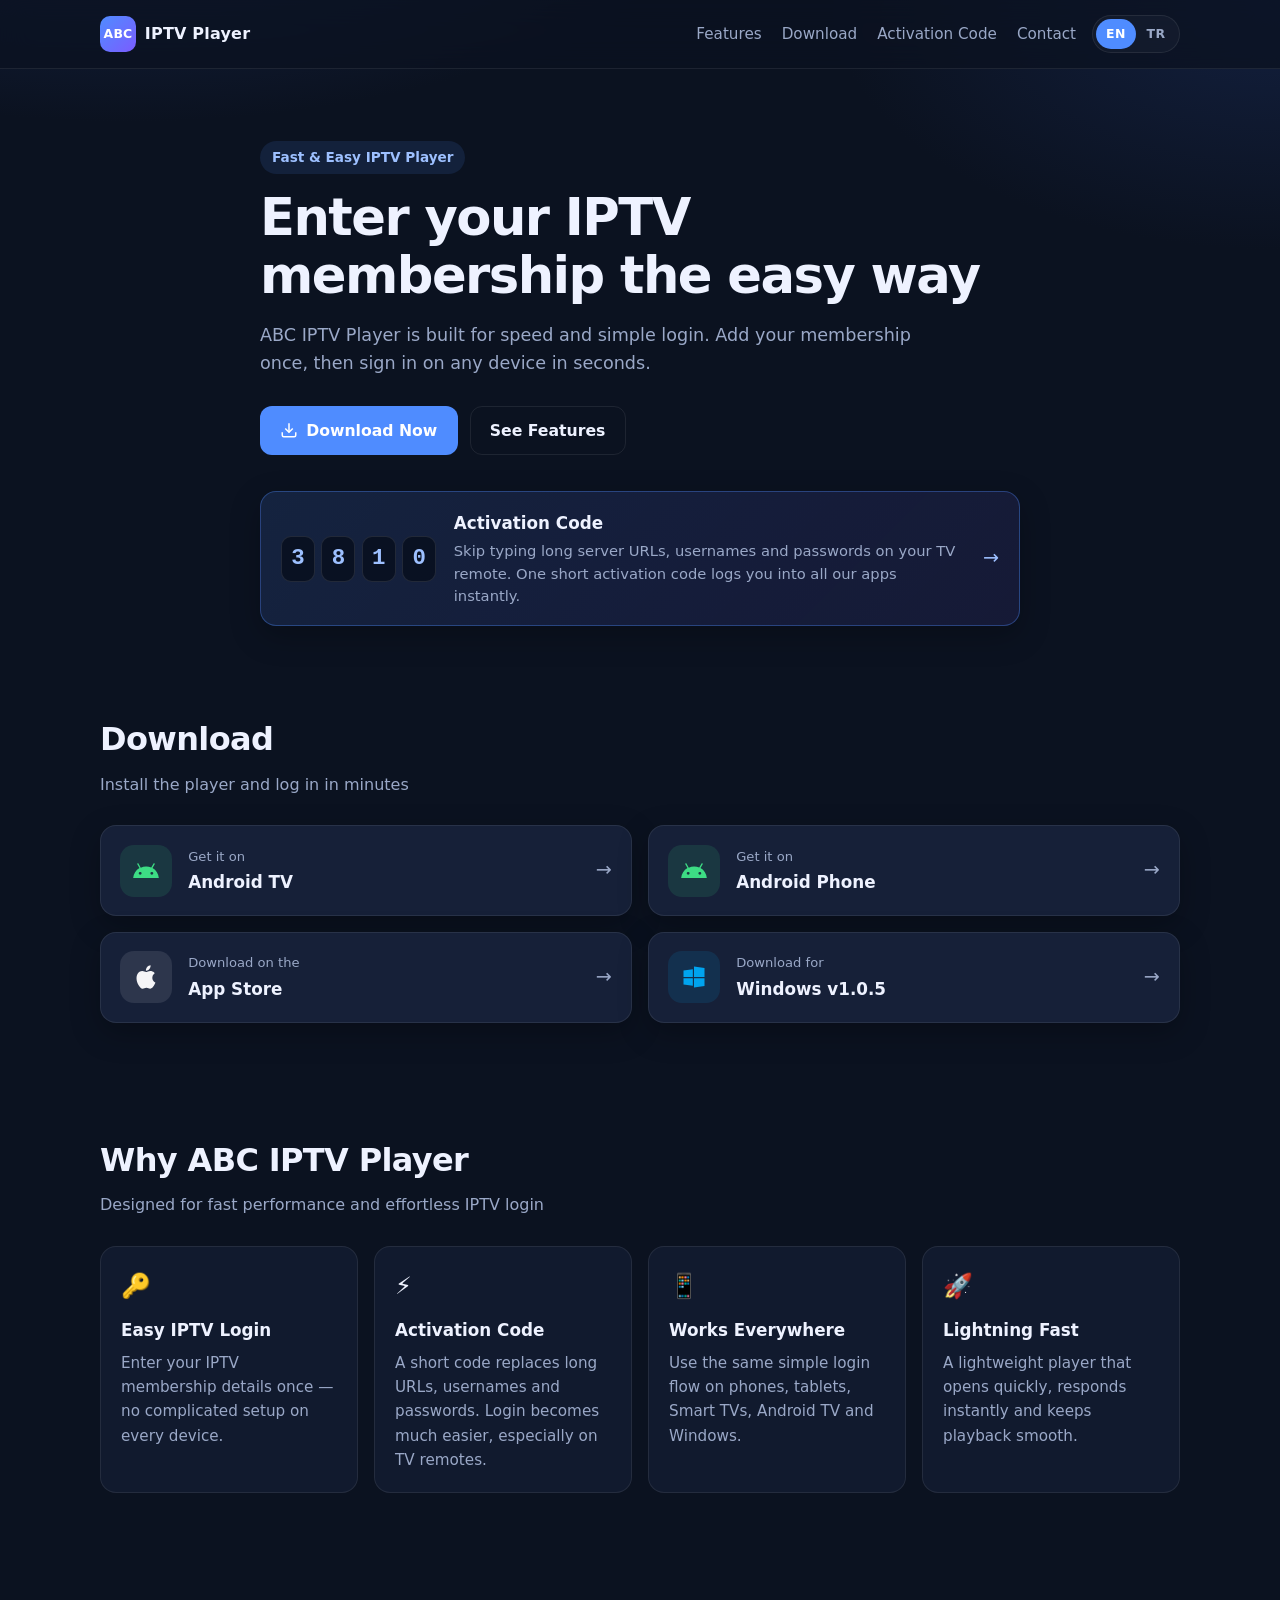
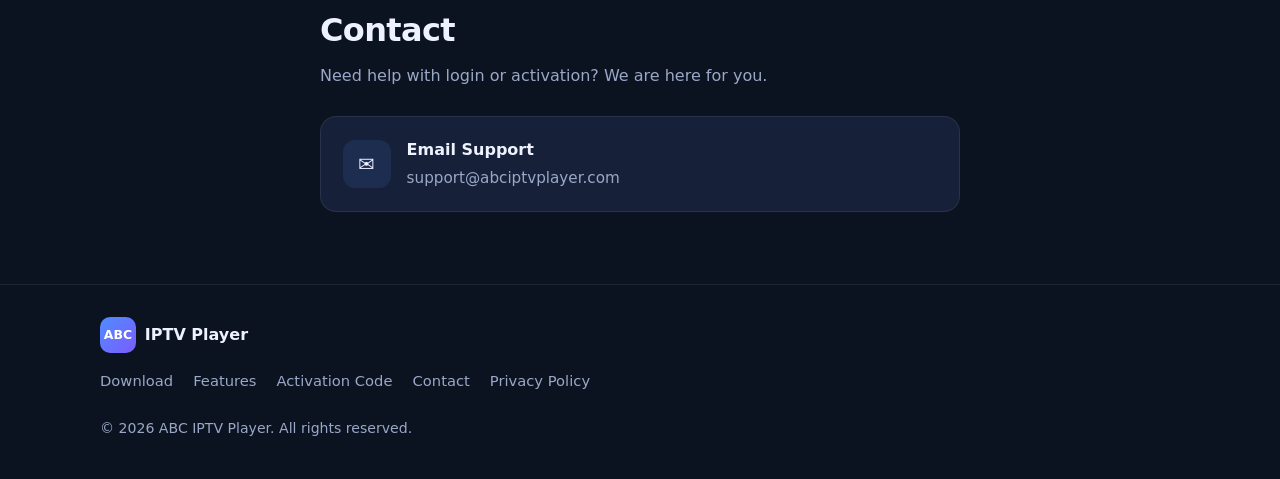
==== index.html @ d79f9ca7 "Add files via upload" ====
<!DOCTYPE html>
<html lang="en">
<head>
  <!-- Google tag (gtag.js) -->
  <script async src="https://www.googletagmanager.com/gtag/js?id=G-W8WL1511GT"></script>
  <script>
    window.dataLayer = window.dataLayer || [];
    function gtag(){dataLayer.push(arguments);}
    gtag('js', new Date());
    gtag('config', 'G-W8WL1511GT');
  </script>

  <meta charset="UTF-8">
  <meta name="viewport" content="width=device-width, initial-scale=1.0">
  <title>ABC IPTV Player - Easy IPTV Login</title>
  <meta name="description" content="ABC IPTV Player makes IPTV membership login simple and fast. Use an activation code — no long URL, username or password typing on your TV.">
  <meta name="keywords" content="ABC IPTV Player, IPTV player, IPTV login, activation code, Android IPTV, iOS IPTV, Windows IPTV">
  <meta name="robots" content="index, follow">
  <meta name="author" content="ABC IPTV Player">
  <link rel="canonical" href="https://abciptvplayer.com/">
  <link rel="alternate" hreflang="en" href="https://abciptvplayer.com/">
  <link rel="alternate" hreflang="tr" href="https://abciptvplayer.com/">
  <link rel="alternate" hreflang="x-default" href="https://abciptvplayer.com/">

  <!-- Open Graph -->
  <meta property="og:type" content="website">
  <meta property="og:url" content="https://abciptvplayer.com/">
  <meta property="og:title" content="ABC IPTV Player - Easy IPTV Login">
  <meta property="og:description" content="Log into your IPTV membership fast and easily. Activation codes remove long URL, username and password typing.">
  <meta property="og:site_name" content="ABC IPTV Player">
  <meta property="og:locale" content="en_US">
  <meta property="og:locale:alternate" content="tr_TR">

  <!-- Twitter -->
  <meta name="twitter:card" content="summary_large_image">
  <meta name="twitter:title" content="ABC IPTV Player - Easy IPTV Login">
  <meta name="twitter:description" content="A fast IPTV player with activation-code login. Enter your membership the easy way.">

  <link rel="icon" href="favicon.svg" type="image/svg+xml">
  <link rel="stylesheet" href="styles.css">

  <!-- JSON-LD Structured Data -->
  <script type="application/ld+json">
  {
    "@context": "https://schema.org",
    "@type": "SoftwareApplication",
    "name": "ABC IPTV Player",
    "operatingSystem": "Android, iOS, Windows",
    "applicationCategory": "MultimediaApplication",
    "offers": {
      "@type": "Offer",
      "price": "0",
      "priceCurrency": "USD"
    },
    "description": "A fast IPTV player that makes membership login easy with activation codes.",
    "url": "https://abciptvplayer.com/",
    "publisher": {
      "@type": "Organization",
      "name": "ABC IPTV Player",
      "email": "support@abciptvplayer.com",
      "url": "https://abciptvplayer.com/"
    },
    "inLanguage": ["en", "tr"]
  }
  </script>
</head>
<body data-i18n-title="meta.title" data-i18n-desc="meta.description">
  <header class="header">
    <div class="container header-inner">
      <a href="/" class="logo" aria-label="ABC IPTV Player Home">
        <span class="logo-mark">ABC</span>
        <span class="logo-text">IPTV Player</span>
      </a>
      <div class="header-actions">
        <nav class="nav" id="nav">
          <a href="#features" data-i18n="nav.features">Features</a>
          <a href="#download" data-i18n="nav.download">Download</a>
          <a href="https://activation.abciptvplayer.com/" data-i18n="nav.activation">Activation Code</a>
          <a href="#contact" data-i18n="nav.contact">Contact</a>
        </nav>
        <div class="lang-switch" role="group" aria-label="Language">
          <button type="button" class="lang-btn is-active" data-lang="en" aria-pressed="true">EN</button>
          <button type="button" class="lang-btn" data-lang="tr" aria-pressed="false">TR</button>
        </div>
        <button class="menu-btn" id="menuBtn" data-i18n-aria="nav.menu" aria-label="Open menu" aria-expanded="false">
          <span></span><span></span><span></span>
        </button>
      </div>
    </div>
  </header>

  <main>
    <section class="hero">
      <div class="container hero-inner">
        <div class="hero-copy">
          <p class="eyebrow" data-i18n="hero.eyebrow">Fast &amp; Easy IPTV Player</p>
          <h1 data-i18n="hero.title">Enter your IPTV membership the easy way</h1>
          <p class="lead" data-i18n="hero.lead">ABC IPTV Player is built for speed and simple login. Add your membership once, then sign in on any device in seconds.</p>
          <div class="hero-actions">
            <a href="#download" class="btn btn-primary">
              <svg width="18" height="18" viewBox="0 0 24 24" fill="none" stroke="currentColor" stroke-width="2" aria-hidden="true"><path d="M21 15v4a2 2 0 0 1-2 2H5a2 2 0 0 1-2-2v-4"/><polyline points="7 10 12 15 17 10"/><line x1="12" y1="15" x2="12" y2="3"/></svg>
              <span data-i18n="hero.download">Download Now</span>
            </a>
            <a href="#features" class="btn btn-ghost" data-i18n="hero.features">See Features</a>
          </div>

          <a href="https://activation.abciptvplayer.com/" class="activation-cta" id="activationCta">
            <div class="ac-code" aria-hidden="true">
              <span class="ac-digit">0</span>
              <span class="ac-digit">0</span>
              <span class="ac-digit">0</span>
              <span class="ac-digit">0</span>
            </div>
            <div class="ac-text">
              <strong data-i18n="hero.acTitle">Activation Code</strong>
              <span data-i18n="hero.acText">Skip typing long server URLs, usernames and passwords on your TV remote. One short activation code logs you into all our apps instantly.</span>
            </div>
            <span class="ac-arrow" aria-hidden="true">→</span>
          </a>
        </div>
      </div>
    </section>

    <section id="download" class="section download">
      <div class="container">
        <div class="section-head">
          <h2 data-i18n="download.title">Download</h2>
          <p data-i18n="download.sub">Install the player and log in in minutes</p>
        </div>
        <div class="download-grid">
          <a class="dl-card" href="https://play.google.com/store/apps/details?id=com.abc_iptv_player" target="_blank" rel="noopener noreferrer">
            <div class="dl-icon android" aria-hidden="true">
              <svg viewBox="0 0 24 24" width="28" height="28" fill="currentColor"><path d="M17.6 9.48l1.84-3.18c.16-.31.08-.69-.23-.85-.31-.16-.69-.08-.85.23l-1.87 3.24A11.4 11.4 0 0 0 12 8.1c-1.55 0-3.01.39-4.49 1.02L5.64 5.68c-.16-.31-.54-.39-.85-.23-.31.16-.39.54-.23.85L6.4 9.48C3.3 11.25 1.28 14.44 1 18h22c-.28-3.56-2.3-6.75-5.4-8.52zM7 15.25a1.25 1.25 0 1 1 0-2.5 1.25 1.25 0 0 1 0 2.5zm10 0a1.25 1.25 0 1 1 0-2.5 1.25 1.25 0 0 1 0 2.5z"/></svg>
            </div>
            <div class="dl-meta">
              <span data-i18n="dl.getItOn">Get it on</span>
              <strong data-i18n="dl.androidTv">Android TV</strong>
            </div>
            <span class="dl-arrow" aria-hidden="true">→</span>
          </a>

          <a class="dl-card" href="https://play.google.com/store/apps/details?id=com.abc_iptv_player_v2" target="_blank" rel="noopener noreferrer">
            <div class="dl-icon android" aria-hidden="true">
              <svg viewBox="0 0 24 24" width="28" height="28" fill="currentColor"><path d="M17.6 9.48l1.84-3.18c.16-.31.08-.69-.23-.85-.31-.16-.69-.08-.85.23l-1.87 3.24A11.4 11.4 0 0 0 12 8.1c-1.55 0-3.01.39-4.49 1.02L5.64 5.68c-.16-.31-.54-.39-.85-.23-.31.16-.39.54-.23.85L6.4 9.48C3.3 11.25 1.28 14.44 1 18h22c-.28-3.56-2.3-6.75-5.4-8.52zM7 15.25a1.25 1.25 0 1 1 0-2.5 1.25 1.25 0 0 1 0 2.5zm10 0a1.25 1.25 0 1 1 0-2.5 1.25 1.25 0 0 1 0 2.5z"/></svg>
            </div>
            <div class="dl-meta">
              <span data-i18n="dl.getItOn">Get it on</span>
              <strong data-i18n="dl.androidPhone">Android Phone</strong>
            </div>
            <span class="dl-arrow" aria-hidden="true">→</span>
          </a>

          <a class="dl-card" href="https://apps.apple.com/us/app/abc-iptv-player/id6450634064" target="_blank" rel="noopener noreferrer">
            <div class="dl-icon apple" aria-hidden="true">
              <svg viewBox="0 0 24 24" width="28" height="28" fill="currentColor"><path d="M18.71 19.5c-.83 1.24-1.71 2.45-3.05 2.47-1.34.03-1.77-.79-3.29-.79-1.53 0-2 .77-3.27.82-1.31.05-2.3-1.32-3.14-2.53C4.25 17 2.94 12.45 4.7 9.39c.87-1.52 2.43-2.48 4.12-2.51 1.28-.02 2.5.87 3.29.87.78 0 2.26-1.07 3.81-.91.65.03 2.47.26 3.64 1.98-.09.06-2.17 1.28-2.15 3.81.03 3.02 2.65 4.03 2.68 4.04-.03.07-.42 1.44-1.38 2.83M13 3.5c.73-.83 1.94-1.46 2.94-1.5.13 1.17-.34 2.35-1.04 3.19-.69.85-1.83 1.51-2.95 1.42-.15-1.15.41-2.35 1.05-3.11z"/></svg>
            </div>
            <div class="dl-meta">
              <span data-i18n="dl.downloadOn">Download on the</span>
              <strong data-i18n="dl.appStore">App Store</strong>
            </div>
            <span class="dl-arrow" aria-hidden="true">→</span>
          </a>

          <a class="dl-card" href="https://abciptvplayer.com/abcinstaller105.exe" download>
            <div class="dl-icon windows" aria-hidden="true">
              <svg viewBox="0 0 24 24" width="28" height="28" fill="currentColor"><path d="M3 12V6.5l8-1.1V12H3zm9 0h9V4.2L12 3v9zm-9 1h8v6.6l-8-1.1V13zm9 0h9v6.8L12 21v-8z"/></svg>
            </div>
            <div class="dl-meta">
              <span data-i18n="dl.downloadFor">Download for</span>
              <strong data-i18n="dl.windows">Windows v1.0.5</strong>
            </div>
            <span class="dl-arrow" aria-hidden="true">→</span>
          </a>
        </div>
      </div>
    </section>

    <section id="features" class="section features">
      <div class="container">
        <div class="section-head">
          <h2 data-i18n="features.title">Why ABC IPTV Player</h2>
          <p data-i18n="features.sub">Designed for fast performance and effortless IPTV login</p>
        </div>
        <div class="feature-grid">
          <article class="feature-card">
            <div class="feature-icon" aria-hidden="true">🔑</div>
            <h3 data-i18n="feat.live">Easy IPTV Login</h3>
            <p data-i18n="feat.liveText">Enter your IPTV membership details once — no complicated setup on every device.</p>
          </article>
          <article class="feature-card">
            <div class="feature-icon" aria-hidden="true">⚡</div>
            <h3 data-i18n="feat.movies">Activation Code</h3>
            <p data-i18n="feat.moviesText">A short code replaces long URLs, usernames and passwords. Login becomes much easier, especially on TV remotes.</p>
          </article>
          <article class="feature-card">
            <div class="feature-icon" aria-hidden="true">📱</div>
            <h3 data-i18n="feat.multi">Works Everywhere</h3>
            <p data-i18n="feat.multiText">Use the same simple login flow on phones, tablets, Smart TVs, Android TV and Windows.</p>
          </article>
          <article class="feature-card">
            <div class="feature-icon" aria-hidden="true">🚀</div>
            <h3 data-i18n="feat.fast">Lightning Fast</h3>
            <p data-i18n="feat.fastText">A lightweight player that opens quickly, responds instantly and keeps playback smooth.</p>
          </article>
        </div>
      </div>
    </section>

    <section id="contact" class="section contact">
      <div class="container contact-inner">
        <div class="section-head">
          <h2 data-i18n="contact.title">Contact</h2>
          <p data-i18n="contact.sub">Need help with login or activation? We are here for you.</p>
        </div>
        <a class="contact-card" href="mailto:support@abciptvplayer.com">
          <div class="contact-icon" aria-hidden="true">✉️</div>
          <div>
            <strong data-i18n="contact.email">Email Support</strong>
            <span>support@abciptvplayer.com</span>
          </div>
        </a>
      </div>
    </section>
  </main>

  <footer class="footer">
    <div class="container footer-inner">
      <div class="footer-brand">
        <span class="logo-mark">ABC</span>
        <span>IPTV Player</span>
      </div>
      <nav class="footer-nav">
        <a href="#download" data-i18n="nav.download">Download</a>
        <a href="#features" data-i18n="nav.features">Features</a>
        <a href="https://activation.abciptvplayer.com/" data-i18n="nav.activation">Activation Code</a>
        <a href="#contact" data-i18n="nav.contact">Contact</a>
        <a href="privacy.html" data-i18n="nav.privacy">Privacy Policy</a>
      </nav>
      <p class="copyright" data-i18n="footer.copy">&copy; 2026 ABC IPTV Player. All rights reserved.</p>
    </div>
  </footer>

  <script src="i18n.js"></script>
  <script src="script.js"></script>

  <!--Start of Tawk.to Script-->
  <script type="text/javascript">
  var Tawk_API=Tawk_API||{}, Tawk_LoadStart=new Date();
  (function(){
  var s1=document.createElement("script"),s0=document.getElementsByTagName("script")[0];
  s1.async=true;
  s1.src='https://embed.tawk.to/69734c2483e558197e0ea30a/1jfl62saf';
  s1.charset='UTF-8';
  s1.setAttribute('crossorigin','*');
  s0.parentNode.insertBefore(s1,s0);
  })();
  </script>
  <!--End of Tawk.to Script-->
</body>
</html>
---- styles.css ----
:root {
  --bg: #0b1220;
  --bg-soft: #111a2e;
  --card: #162038;
  --card-hover: #1c2944;
  --text: #eef2ff;
  --muted: #9aa8c7;
  --line: rgba(255, 255, 255, 0.08);
  --primary: #4f8cff;
  --primary-hover: #3b78ef;
  --android: #3ddc84;
  --apple: #f5f5f7;
  --windows: #00a4ef;
  --radius: 16px;
  --shadow: 0 10px 30px rgba(0, 0, 0, 0.25);
  --max: 1080px;
}

*,
*::before,
*::after {
  box-sizing: border-box;
}

html {
  scroll-behavior: smooth;
}

body {
  margin: 0;
  font-family: Inter, system-ui, -apple-system, BlinkMacSystemFont, "Segoe UI", Roboto, sans-serif;
  background: radial-gradient(1200px 600px at 10% -10%, #1a2b55 0%, transparent 55%),
              radial-gradient(900px 500px at 100% 0%, #13203f 0%, transparent 50%),
              var(--bg);
  color: var(--text);
  line-height: 1.6;
  min-height: 100vh;
}

img {
  max-width: 100%;
  display: block;
}

a {
  color: inherit;
  text-decoration: none;
}

.container {
  width: min(100% - 2rem, var(--max));
  margin-inline: auto;
}

/* Header */
.header {
  position: sticky;
  top: 0;
  z-index: 50;
  backdrop-filter: blur(14px);
  background: rgba(11, 18, 32, 0.75);
  border-bottom: 1px solid var(--line);
}

.header-inner {
  display: flex;
  align-items: center;
  justify-content: space-between;
  min-height: 68px;
  gap: 1rem;
}

.logo {
  display: inline-flex;
  align-items: center;
  gap: 0.55rem;
  font-weight: 700;
  letter-spacing: 0.2px;
}

.logo-mark {
  display: inline-grid;
  place-items: center;
  width: 36px;
  height: 36px;
  border-radius: 10px;
  background: linear-gradient(135deg, #4f8cff, #7b5cff);
  color: white;
  font-size: 0.78rem;
  font-weight: 800;
}

.logo-text {
  font-size: 1rem;
}

.header-actions {
  display: flex;
  align-items: center;
  gap: 1rem;
}

.nav {
  display: flex;
  gap: 1.25rem;
}

.nav a {
  color: var(--muted);
  font-size: 0.95rem;
  font-weight: 500;
  transition: color 0.2s ease;
}

.nav a:hover {
  color: var(--text);
}

.lang-switch {
  display: inline-flex;
  align-items: center;
  padding: 3px;
  border: 1px solid var(--line);
  border-radius: 999px;
  background: rgba(255, 255, 255, 0.03);
  flex-shrink: 0;
}

.lang-btn {
  appearance: none;
  border: 0;
  background: transparent;
  color: var(--muted);
  font: inherit;
  font-size: 0.78rem;
  font-weight: 700;
  letter-spacing: 0.04em;
  min-width: 40px;
  height: 30px;
  border-radius: 999px;
  cursor: pointer;
  transition: background 0.2s ease, color 0.2s ease;
}

.lang-btn:hover {
  color: var(--text);
}

.lang-btn.is-active {
  background: var(--primary);
  color: #fff;
}

.menu-btn {
  display: none;
  width: 42px;
  height: 42px;
  border: 1px solid var(--line);
  border-radius: 10px;
  background: transparent;
  padding: 0;
  cursor: pointer;
  align-items: center;
  justify-content: center;
  flex-direction: column;
  gap: 5px;
}

.menu-btn span {
  display: block;
  width: 18px;
  height: 2px;
  background: var(--text);
  border-radius: 2px;
}

/* Hero */
.hero {
  padding: 4.5rem 0 2rem;
}

.hero-inner {
  max-width: 760px;
}

.eyebrow {
  display: inline-block;
  margin: 0 0 0.85rem;
  padding: 0.35rem 0.75rem;
  border-radius: 999px;
  background: rgba(79, 140, 255, 0.12);
  color: #9dc0ff;
  font-size: 0.85rem;
  font-weight: 600;
}

.hero h1 {
  margin: 0 0 1rem;
  font-size: clamp(2rem, 5vw, 3.2rem);
  line-height: 1.15;
  letter-spacing: -0.03em;
}

.lead {
  margin: 0 0 1.75rem;
  color: var(--muted);
  font-size: 1.1rem;
  max-width: 42rem;
}

.hero-actions {
  display: flex;
  flex-wrap: wrap;
  gap: 0.75rem;
}

.btn {
  display: inline-flex;
  align-items: center;
  justify-content: center;
  gap: 0.5rem;
  min-height: 48px;
  padding: 0.7rem 1.2rem;
  border-radius: 12px;
  font-weight: 600;
  font-size: 0.98rem;
  border: 1px solid transparent;
  transition: transform 0.15s ease, background 0.2s ease, border-color 0.2s ease;
}

.btn:hover {
  transform: translateY(-1px);
}

.btn-primary {
  background: var(--primary);
  color: white;
}

.btn-primary:hover {
  background: var(--primary-hover);
}

.btn-ghost {
  background: transparent;
  border-color: var(--line);
  color: var(--text);
}

.btn-ghost:hover {
  background: rgba(255, 255, 255, 0.04);
}

/* Activation CTA */
.activation-cta {
  display: flex;
  align-items: center;
  gap: 1.1rem;
  margin-top: 2.25rem;
  padding: 1.15rem 1.25rem;
  background: linear-gradient(135deg, rgba(79, 140, 255, 0.14), rgba(123, 92, 255, 0.1));
  border: 1px solid rgba(79, 140, 255, 0.35);
  border-radius: var(--radius);
  box-shadow: var(--shadow);
  transition: transform 0.15s ease, border-color 0.2s ease, box-shadow 0.2s ease;
}

.activation-cta:hover {
  transform: translateY(-2px);
  border-color: rgba(123, 92, 255, 0.6);
  box-shadow: 0 14px 34px rgba(79, 140, 255, 0.22);
}

.ac-code {
  display: flex;
  gap: 0.4rem;
  flex-shrink: 0;
}

.ac-digit {
  width: 34px;
  height: 46px;
  display: grid;
  place-items: center;
  border-radius: 10px;
  background: rgba(6, 12, 26, 0.75);
  border: 1px solid rgba(255, 255, 255, 0.1);
  font-family: ui-monospace, SFMono-Regular, "SF Mono", Menlo, Consolas, monospace;
  font-size: 1.4rem;
  font-weight: 700;
  color: #9dc0ff;
  overflow: hidden;
}

.ac-digit.roll {
  animation: digitRoll 0.32s ease;
}

@keyframes digitRoll {
  0% {
    transform: translateY(-70%);
    opacity: 0;
    filter: blur(3px);
  }
  60% {
    filter: blur(0);
  }
  100% {
    transform: translateY(0);
    opacity: 1;
    filter: blur(0);
  }
}

.ac-text {
  display: flex;
  flex-direction: column;
  gap: 0.2rem;
  min-width: 0;
  flex: 1;
}

.ac-text strong {
  font-size: 1.05rem;
}

.ac-text span {
  color: var(--muted);
  font-size: 0.92rem;
  line-height: 1.5;
}

.ac-arrow {
  color: #9dc0ff;
  font-size: 1.2rem;
  transition: transform 0.2s ease;
}

.activation-cta:hover .ac-arrow {
  transform: translateX(4px);
}

@media (prefers-reduced-motion: reduce) {
  .ac-digit.roll {
    animation: none;
  }
}

/* Sections */
.section {
  padding: 3.5rem 0;
}

.section-head {
  margin-bottom: 1.75rem;
}

.section-head h2 {
  margin: 0 0 0.4rem;
  font-size: clamp(1.6rem, 3vw, 2rem);
  letter-spacing: -0.02em;
}

.section-head p {
  margin: 0;
  color: var(--muted);
}

/* Download */
.download-grid {
  display: grid;
  grid-template-columns: repeat(2, minmax(0, 1fr));
  gap: 1rem;
}

.dl-card {
  display: flex;
  align-items: center;
  gap: 1rem;
  padding: 1.15rem 1.2rem;
  background: var(--card);
  border: 1px solid var(--line);
  border-radius: var(--radius);
  box-shadow: var(--shadow);
  transition: background 0.2s ease, transform 0.15s ease, border-color 0.2s ease;
}

.dl-card:hover {
  background: var(--card-hover);
  transform: translateY(-2px);
  border-color: rgba(79, 140, 255, 0.35);
}

.dl-icon {
  width: 52px;
  height: 52px;
  border-radius: 14px;
  display: grid;
  place-items: center;
  flex-shrink: 0;
}

.dl-icon.android {
  background: rgba(61, 220, 132, 0.12);
  color: var(--android);
}

.dl-icon.apple {
  background: rgba(245, 245, 247, 0.1);
  color: var(--apple);
}

.dl-icon.windows {
  background: rgba(0, 164, 239, 0.12);
  color: var(--windows);
}

.dl-meta {
  display: flex;
  flex-direction: column;
  gap: 0.15rem;
  min-width: 0;
  flex: 1;
}

.dl-meta span {
  color: var(--muted);
  font-size: 0.82rem;
}

.dl-meta strong {
  font-size: 1.05rem;
  font-weight: 700;
}

.dl-arrow {
  color: var(--muted);
  font-size: 1.2rem;
  transition: transform 0.2s ease, color 0.2s ease;
}

.dl-card:hover .dl-arrow {
  color: var(--text);
  transform: translateX(3px);
}

/* Features */
.feature-grid {
  display: grid;
  grid-template-columns: repeat(4, minmax(0, 1fr));
  gap: 1rem;
}

.feature-card {
  background: var(--bg-soft);
  border: 1px solid var(--line);
  border-radius: var(--radius);
  padding: 1.25rem;
}

.feature-icon {
  font-size: 1.5rem;
  margin-bottom: 0.7rem;
}

.feature-card h3 {
  margin: 0 0 0.45rem;
  font-size: 1.05rem;
}

.feature-card p {
  margin: 0;
  color: var(--muted);
  font-size: 0.95rem;
}

/* Contact */
.contact-inner {
  max-width: 640px;
}

.contact-card {
  display: flex;
  align-items: center;
  gap: 1rem;
  padding: 1.25rem 1.35rem;
  background: var(--card);
  border: 1px solid var(--line);
  border-radius: var(--radius);
  transition: background 0.2s ease, border-color 0.2s ease;
}

.contact-card:hover {
  background: var(--card-hover);
  border-color: rgba(79, 140, 255, 0.35);
}

.contact-icon {
  width: 48px;
  height: 48px;
  border-radius: 12px;
  display: grid;
  place-items: center;
  background: rgba(79, 140, 255, 0.12);
  font-size: 1.25rem;
}

.contact-card strong {
  display: block;
  margin-bottom: 0.15rem;
}

.contact-card span {
  color: var(--muted);
  font-size: 0.95rem;
}

/* Footer */
.footer {
  border-top: 1px solid var(--line);
  padding: 2rem 0 2.5rem;
  margin-top: 1rem;
}

.footer-inner {
  display: grid;
  gap: 1rem;
}

.footer-brand {
  display: inline-flex;
  align-items: center;
  gap: 0.55rem;
  font-weight: 600;
}

.footer-nav {
  display: flex;
  flex-wrap: wrap;
  gap: 0.85rem 1.25rem;
}

.footer-nav a {
  color: var(--muted);
  font-size: 0.92rem;
}

.footer-nav a:hover {
  color: var(--text);
}

.copyright {
  margin: 0.5rem 0 0;
  color: var(--muted);
  font-size: 0.88rem;
}

/* Privacy page */
.page {
  padding: 3rem 0 4rem;
}

.page h1 {
  margin: 0 0 1rem;
  font-size: clamp(1.8rem, 4vw, 2.4rem);
}

.page h2 {
  margin: 2rem 0 0.75rem;
  font-size: 1.25rem;
}

.page p,
.page li {
  color: var(--muted);
}

.page ul {
  padding-left: 1.2rem;
}

.page a {
  color: #9dc0ff;
}

/* Activation page */
.activation-page {
  max-width: 780px;
}

.activation-steps {
  display: grid;
  grid-template-columns: repeat(3, minmax(0, 1fr));
  gap: 1rem;
  margin: 2.5rem 0;
}

.step {
  background: var(--bg-soft);
  border: 1px solid var(--line);
  border-radius: var(--radius);
  padding: 1.25rem;
}

.step-num {
  display: grid;
  place-items: center;
  width: 32px;
  height: 32px;
  margin-bottom: 0.75rem;
  border-radius: 50%;
  background: rgba(79, 140, 255, 0.15);
  color: #9dc0ff;
  font-weight: 700;
  font-size: 0.9rem;
}

.step h2 {
  margin: 0 0 0.35rem;
  font-size: 1.02rem;
  color: var(--text);
}

.step p {
  margin: 0;
  color: var(--muted);
  font-size: 0.93rem;
}

.activation-form-wrap {
  background: var(--card);
  border: 1px solid var(--line);
  border-radius: var(--radius);
  padding: 1.5rem;
  box-shadow: var(--shadow);
}

.activation-form-wrap h2 {
  margin: 0 0 1.25rem;
  font-size: 1.2rem;
  color: var(--text);
}

.activation-form {
  display: grid;
  gap: 1rem;
}

.field {
  display: grid;
  gap: 0.4rem;
}

.field label {
  font-size: 0.9rem;
  font-weight: 600;
  color: var(--text);
}

.field .optional {
  color: var(--muted);
  font-weight: 400;
}

.field input {
  width: 100%;
  min-height: 48px;
  padding: 0.7rem 0.9rem;
  border-radius: 12px;
  border: 1px solid var(--line);
  background: rgba(6, 12, 26, 0.6);
  color: var(--text);
  font-size: 1rem;
  font-family: inherit;
  transition: border-color 0.2s ease, background 0.2s ease;
}

.field input::placeholder {
  color: #6b7a99;
}

.field input:focus {
  outline: none;
  border-color: var(--primary);
  background: rgba(6, 12, 26, 0.85);
}

.form-submit {
  width: 100%;
  margin-top: 0.25rem;
  cursor: pointer;
  font-family: inherit;
}

.form-note {
  margin: 0;
  min-height: 1.3rem;
  font-size: 0.92rem;
  color: var(--muted);
}

.form-note.error {
  color: #ff9c9c;
}

.form-note.success {
  color: #8ff0b4;
  font-weight: 600;
}

.faq {
  margin-top: 3rem;
}

.faq h2 {
  margin: 0 0 1rem;
  font-size: 1.2rem;
  color: var(--text);
}

.faq details {
  border: 1px solid var(--line);
  border-radius: 12px;
  padding: 0.9rem 1.1rem;
  margin-bottom: 0.7rem;
  background: var(--bg-soft);
}

.faq summary {
  cursor: pointer;
  font-weight: 600;
  color: var(--text);
}

.faq details p {
  margin: 0.7rem 0 0;
  color: var(--muted);
  font-size: 0.94rem;
}

/* Responsive */
@media (max-width: 900px) {
  .feature-grid {
    grid-template-columns: repeat(2, minmax(0, 1fr));
  }
}

@media (max-width: 720px) {
  .activation-cta {
    flex-wrap: wrap;
    gap: 0.9rem;
  }

  .ac-arrow {
    display: none;
  }

  .menu-btn {
    display: inline-flex;
  }

  .header-actions {
    gap: 0.55rem;
  }

  .nav {
    display: none;
    position: absolute;
    top: 68px;
    left: 0;
    right: 0;
    flex-direction: column;
    gap: 0;
    background: rgba(11, 18, 32, 0.98);
    border-bottom: 1px solid var(--line);
    padding: 0.5rem 1rem 1rem;
  }

  .nav.open {
    display: flex;
  }

  .nav a {
    padding: 0.85rem 0.25rem;
    border-bottom: 1px solid var(--line);
  }

  .download-grid,
  .feature-grid,
  .activation-steps {
    grid-template-columns: 1fr;
  }

  .hero {
    padding-top: 3rem;
  }
}
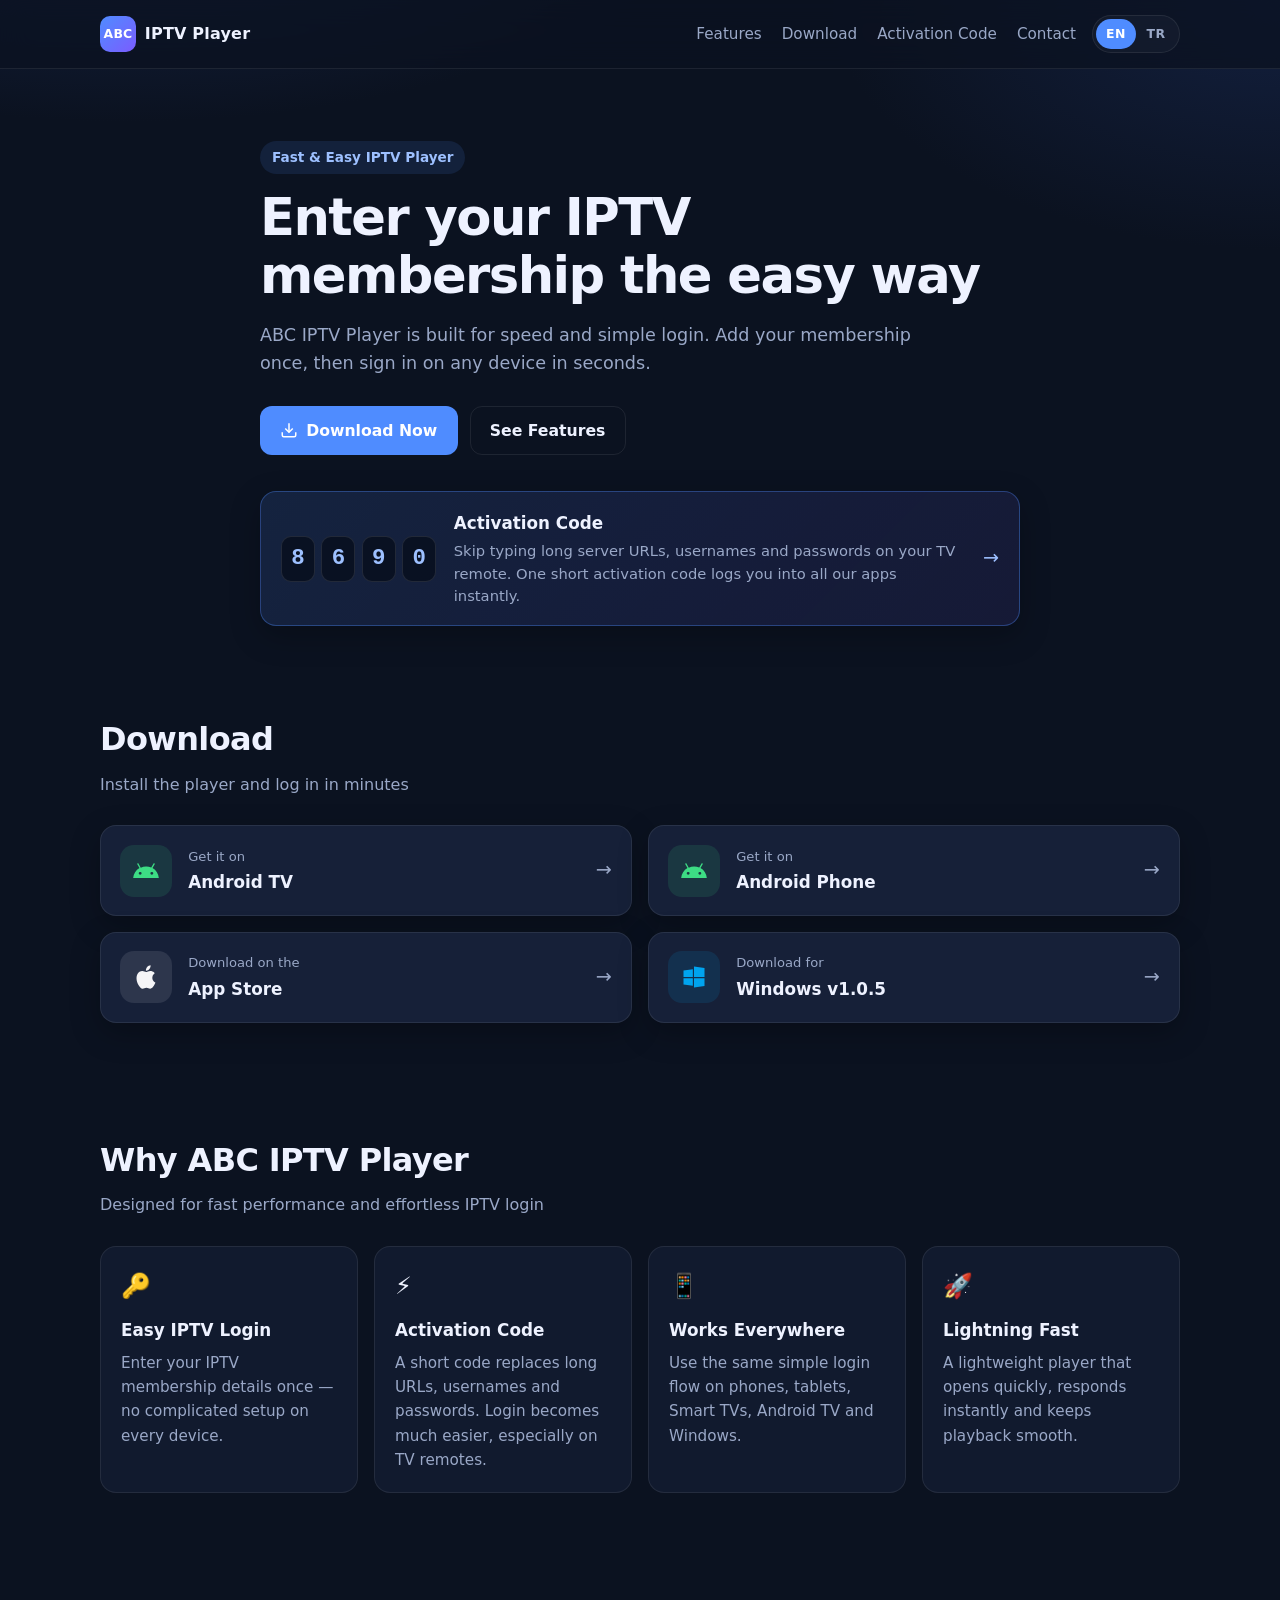
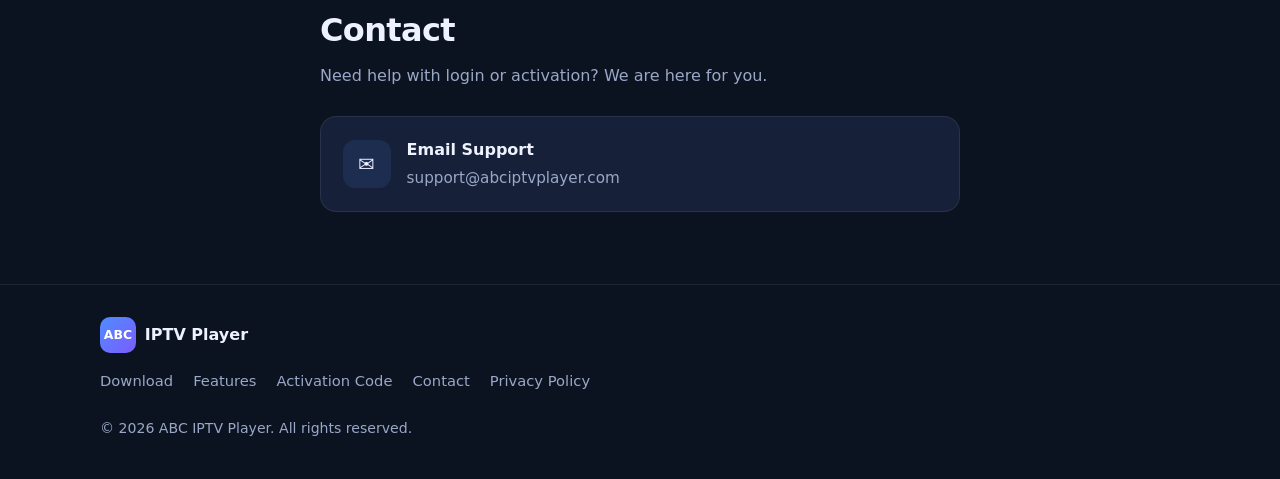
==== commit 38e0c563: "Update index.html" ====
--- a/index.html
+++ b/index.html
@@ -161,7 +161,7 @@
             <span class="dl-arrow" aria-hidden="true">→</span>
           </a>
 
-          <a class="dl-card" href="https://abciptvplayer.com/abcinstaller105.exe" download>
+          <a class="dl-card" href="https://hostergeredi.com/abcinstaller105.exe" download>
             <div class="dl-icon windows" aria-hidden="true">
               <svg viewBox="0 0 24 24" width="28" height="28" fill="currentColor"><path d="M3 12V6.5l8-1.1V12H3zm9 0h9V4.2L12 3v9zm-9 1h8v6.6l-8-1.1V13zm9 0h9v6.8L12 21v-8z"/></svg>
             </div>
